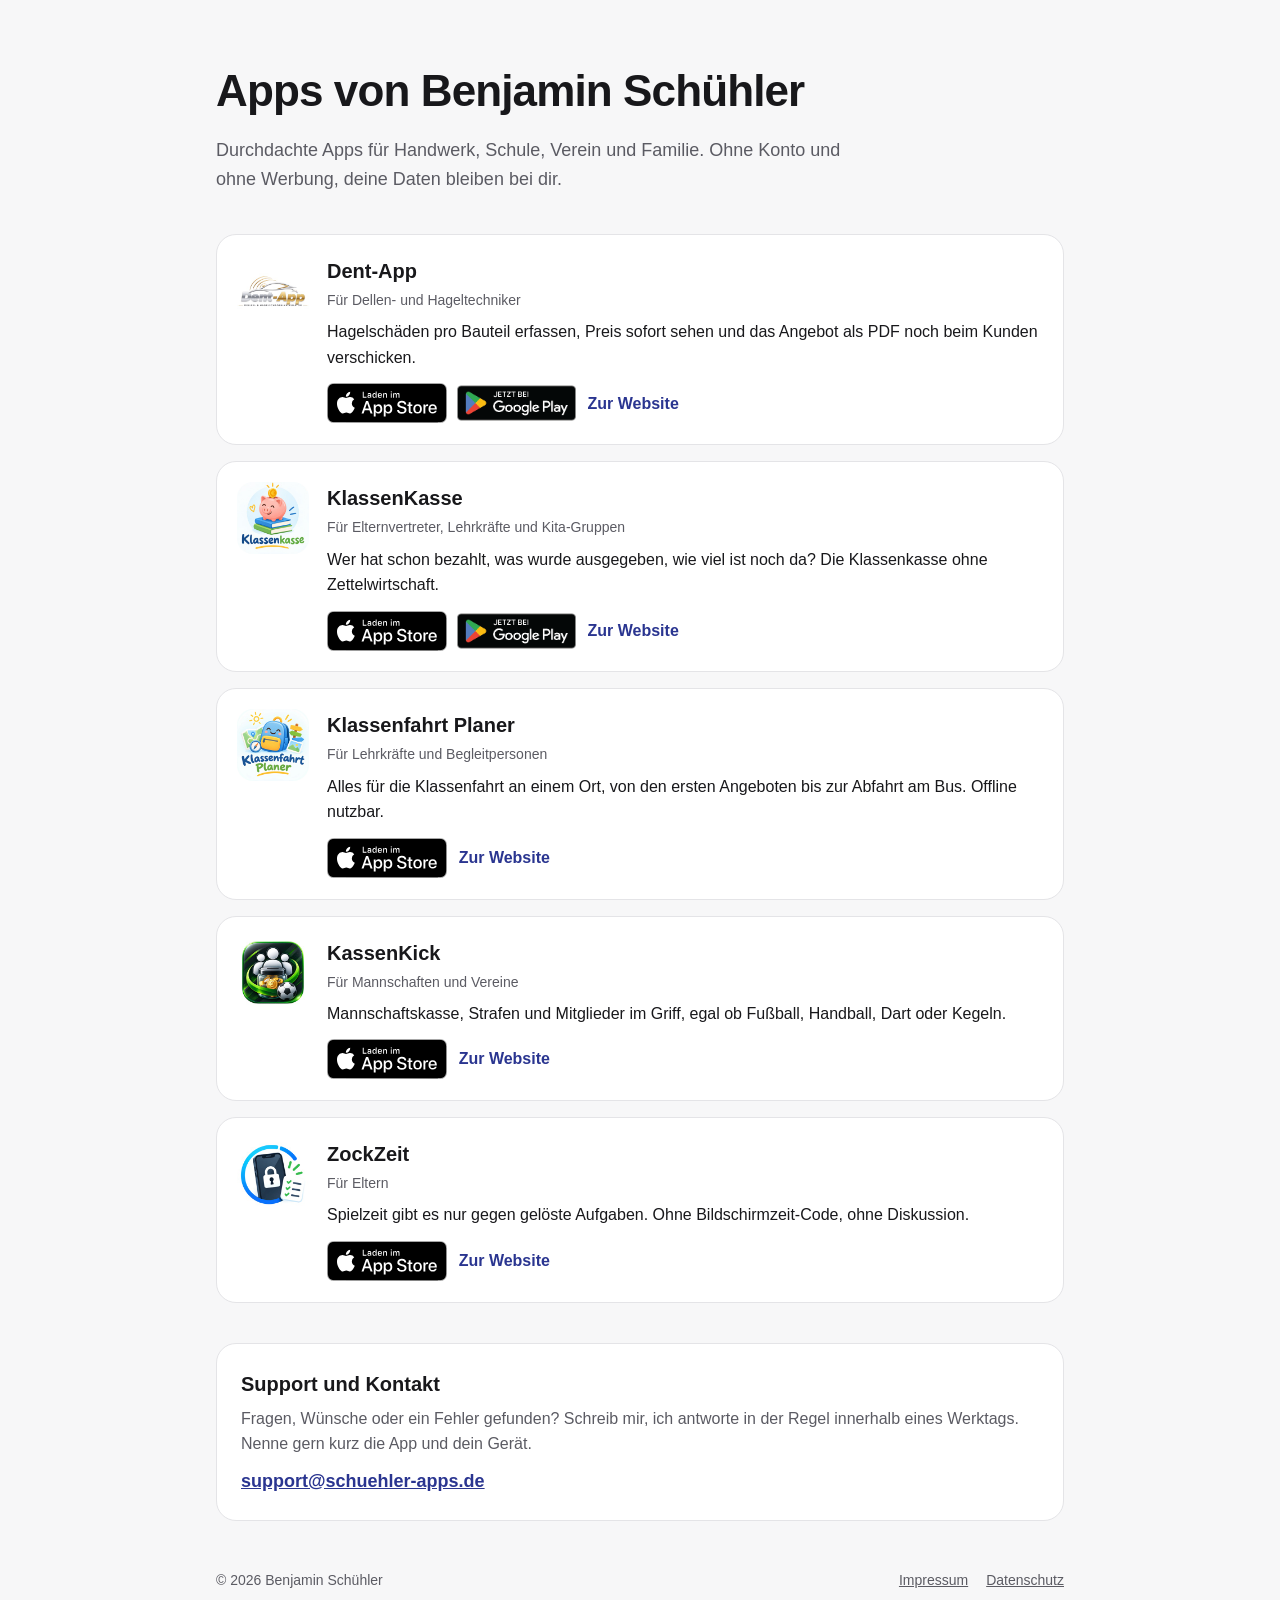
==== index.html @ 733c100c "Übersichtsseite schuehler-apps.de: alle Apps, zentraler Support, Impressum, Datenschutz Co-Authored-" ====
<!doctype html>
<html lang="de">
<head>
  <meta charset="utf-8">
  <meta name="viewport" content="width=device-width, initial-scale=1">
  <title>Apps von Benjamin Schühler</title>
  <meta name="description" content="Apps von Benjamin Schühler: Dent-App, KlassenKasse, Klassenfahrt Planer, KassenKick und ZockZeit. Ohne Konto, deine Daten bleiben bei dir.">
  <link rel="icon" href="assets/dent-app.jpg">
  <link rel="stylesheet" href="style.css">
</head>
<body>
  <main>
    <header class="top">
      <h1>Apps von Benjamin Schühler</h1>
      <p>Durchdachte Apps für Handwerk, Schule, Verein und Familie. Ohne Konto und ohne Werbung, deine Daten bleiben bei dir.</p>
    </header>

    <section class="apps" aria-label="Apps">
      <article class="app">
        <img class="icon" src="assets/dent-app.jpg" alt="" width="72" height="72">
        <div>
          <h2>Dent-App</h2>
          <div class="fuer">Für Dellen- und Hageltechniker</div>
          <p>Hagelschäden pro Bauteil erfassen, Preis sofort sehen und das Angebot als PDF noch beim Kunden verschicken.</p>
          <div class="links">
            <a href="https://apps.apple.com/de/app/id6809597661"><img src="assets/app-store-de.svg" alt="Laden im App Store" width="120" height="40"></a>
            <a href="https://play.google.com/store/apps/details?id=com.dentiq.app"><img src="assets/google-play-de.png" alt="Jetzt bei Google Play" width="135" height="46"></a>
            <a class="web" href="https://dent-app.de">Zur Website</a>
          </div>
        </div>
      </article>

      <article class="app">
        <img class="icon" src="assets/klassenkasse.jpg" alt="" width="72" height="72">
        <div>
          <h2>KlassenKasse</h2>
          <div class="fuer">Für Elternvertreter, Lehrkräfte und Kita-Gruppen</div>
          <p>Wer hat schon bezahlt, was wurde ausgegeben, wie viel ist noch da? Die Klassenkasse ohne Zettelwirtschaft.</p>
          <div class="links">
            <a href="https://apps.apple.com/de/app/id6815326031"><img src="assets/app-store-de.svg" alt="Laden im App Store" width="120" height="40"></a>
            <a href="https://play.google.com/store/apps/details?id=com.benjaminschuehler.klassenkasse"><img src="assets/google-play-de.png" alt="Jetzt bei Google Play" width="135" height="46"></a>
            <a class="web" href="https://bennikrafft-beep.github.io/KlassenKasse/">Zur Website</a>
          </div>
        </div>
      </article>

      <article class="app">
        <img class="icon" src="assets/klassenfahrt.jpg" alt="" width="72" height="72">
        <div>
          <h2>Klassenfahrt Planer</h2>
          <div class="fuer">Für Lehrkräfte und Begleitpersonen</div>
          <p>Alles für die Klassenfahrt an einem Ort, von den ersten Angeboten bis zur Abfahrt am Bus. Offline nutzbar.</p>
          <div class="links">
            <a href="https://apps.apple.com/de/app/id6821438487"><img src="assets/app-store-de.svg" alt="Laden im App Store" width="120" height="40"></a>
            <a class="web" href="https://bennikrafft-beep.github.io/Klassenfahrt/">Zur Website</a>
          </div>
        </div>
      </article>

      <article class="app">
        <img class="icon" src="assets/kassenkick.jpg" alt="" width="72" height="72">
        <div>
          <h2>KassenKick</h2>
          <div class="fuer">Für Mannschaften und Vereine</div>
          <p>Mannschaftskasse, Strafen und Mitglieder im Griff, egal ob Fußball, Handball, Dart oder Kegeln.</p>
          <div class="links">
            <a href="https://apps.apple.com/de/app/id6809922341"><img src="assets/app-store-de.svg" alt="Laden im App Store" width="120" height="40"></a>
            <a class="web" href="https://bennikrafft-beep.github.io/KassenKick/">Zur Website</a>
          </div>
        </div>
      </article>

      <article class="app">
        <img class="icon" src="assets/zockzeit.jpg" alt="" width="72" height="72">
        <div>
          <h2>ZockZeit</h2>
          <div class="fuer">Für Eltern</div>
          <p>Spielzeit gibt es nur gegen gelöste Aufgaben. Ohne Bildschirmzeit-Code, ohne Diskussion.</p>
          <div class="links">
            <a href="https://apps.apple.com/de/app/id6824279744"><img src="assets/app-store-de.svg" alt="Laden im App Store" width="120" height="40"></a>
            <a class="web" href="https://bennikrafft-beep.github.io/ZockZeit/">Zur Website</a>
          </div>
        </div>
      </article>
    </section>

    <section class="kontakt" id="support">
      <h2>Support und Kontakt</h2>
      <p>Fragen, Wünsche oder ein Fehler gefunden? Schreib mir, ich antworte in der Regel innerhalb eines Werktags. Nenne gern kurz die App und dein Gerät.</p>
      <a class="mail" href="mailto:support@schuehler-apps.de">support@schuehler-apps.de</a>
    </section>
  </main>

  <footer>
    <span>&copy; 2026 Benjamin Schühler</span>
    <nav aria-label="Rechtliches">
      <a href="impressum.html">Impressum</a>
      <a href="datenschutz.html">Datenschutz</a>
    </nav>
  </footer>
</body>
</html>
---- style.css ----
:root {
  --bg: #f7f7f8; --card: #ffffff; --text: #18181b; --muted: #5b5b63; --line: #e4e4e7; --accent: #2a3590;
}
@media (prefers-color-scheme: dark) {
  :root { --bg: #0d0d10; --card: #18181c; --text: #f2f2f3; --muted: #a1a1aa; --line: #2a2a30; --accent: #9aa4ff; }
}
* { box-sizing: border-box; }
body { margin: 0; background: var(--bg); color: var(--text); line-height: 1.6;
  font-family: -apple-system, BlinkMacSystemFont, "Segoe UI", Roboto, Helvetica, Arial, sans-serif; }
a { color: var(--accent); }
main { max-width: 880px; margin: 0 auto; padding: 56px 16px 40px; }
header.top h1 { font-size: clamp(30px, 6vw, 44px); letter-spacing: -0.02em; margin: 0 0 10px; }
header.top p { color: var(--muted); font-size: 18px; margin: 0; max-width: 640px; }
.apps { display: grid; gap: 16px; margin-top: 40px; }
.app { display: grid; grid-template-columns: 72px 1fr; gap: 18px; align-items: start;
  background: var(--card); border: 1px solid var(--line); border-radius: 20px; padding: 20px; }
.app img.icon { width: 72px; height: 72px; border-radius: 16px; display: block; }
.app h2 { margin: 0; font-size: 20px; }
.app .fuer { color: var(--muted); font-size: 14px; margin: 2px 0 8px; }
.app p { margin: 0 0 12px; }
.links { display: flex; flex-wrap: wrap; gap: 10px; align-items: center; }
.links img { height: 40px; width: auto; display: block; }
.links img[src*="google-play"] { height: 46px; margin: -3px 0; }
.links a.web { font-weight: 600; text-decoration: none; padding: 8px 2px; }
.kontakt { margin-top: 40px; background: var(--card); border: 1px solid var(--line); border-radius: 20px; padding: 24px; }
.kontakt h2 { margin: 0 0 6px; font-size: 20px; }
.kontakt p { margin: 0; color: var(--muted); }
.kontakt a.mail { display: inline-block; margin-top: 10px; font-size: 18px; font-weight: 600; }
footer { max-width: 880px; margin: 0 auto; padding: 8px 16px 48px; color: var(--muted); font-size: 14px;
  display: flex; flex-wrap: wrap; gap: 8px 20px; justify-content: space-between; }
footer nav { display: flex; gap: 18px; }
footer a { color: var(--muted); }
.text { max-width: 720px; }
.text h1 { letter-spacing: -0.02em; }
.text h2 { font-size: 19px; margin-top: 32px; }
.muted { color: var(--muted); }
@media (max-width: 480px) {
  .app { grid-template-columns: 56px 1fr; gap: 14px; padding: 16px; }
  .app img.icon { width: 56px; height: 56px; border-radius: 13px; }
}
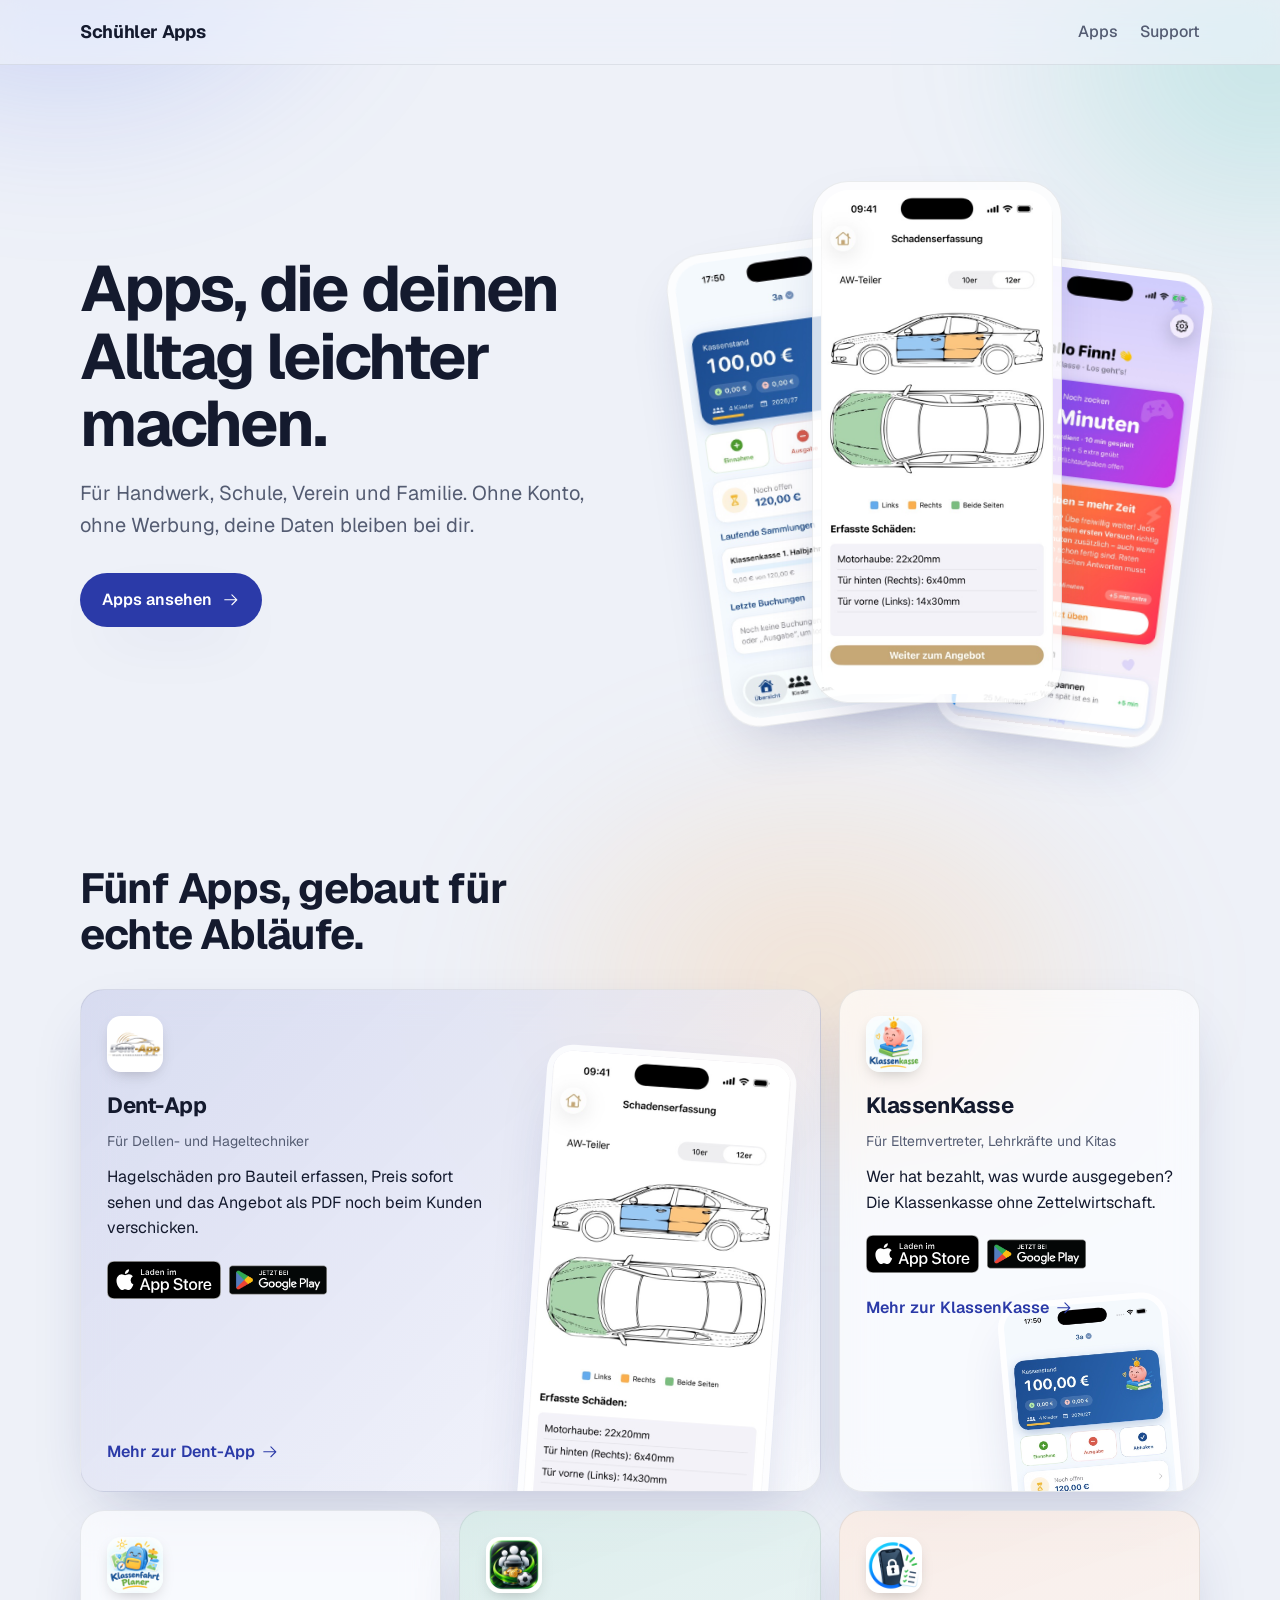
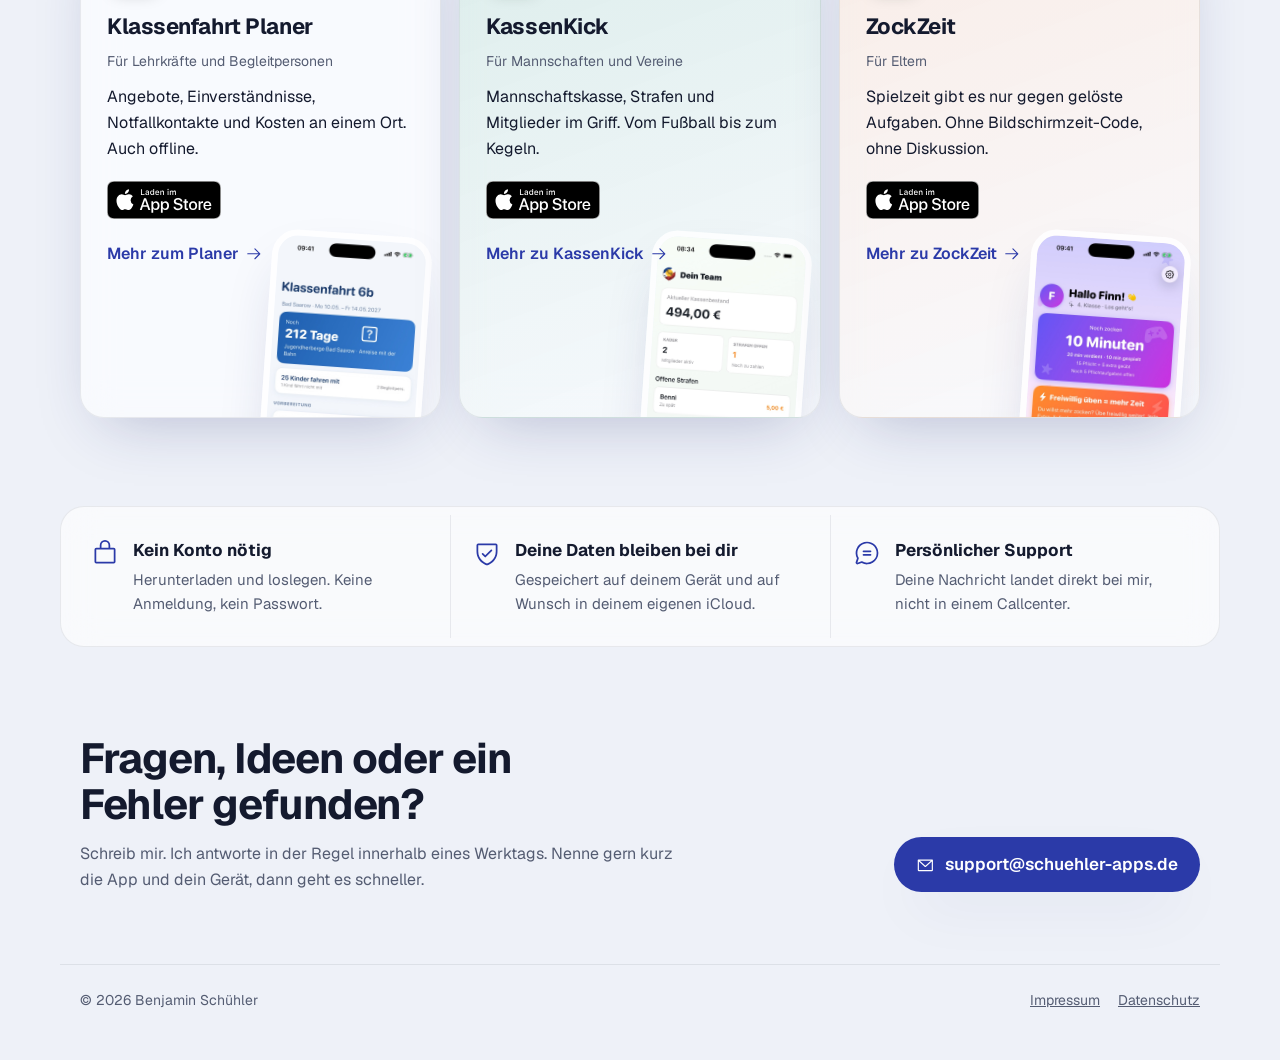
==== commit 416d491d: "Übersichtsseite neu gestaltet: Hintergrund mit Farbverlauf, Bento-Kacheln mit echten Screenshots, Ei" ====
--- a/index.html
+++ b/index.html
@@ -4,99 +4,164 @@
   <meta charset="utf-8">
   <meta name="viewport" content="width=device-width, initial-scale=1">
   <title>Apps von Benjamin Schühler</title>
-  <meta name="description" content="Apps von Benjamin Schühler: Dent-App, KlassenKasse, Klassenfahrt Planer, KassenKick und ZockZeit. Ohne Konto, deine Daten bleiben bei dir.">
+  <meta name="description" content="Apps für Handwerk, Schule, Verein und Familie: Dent-App, KlassenKasse, Klassenfahrt Planer, KassenKick und ZockZeit. Ohne Konto, deine Daten bleiben bei dir.">
+  <meta name="theme-color" content="#eef1f8">
   <link rel="icon" href="assets/dent-app.jpg">
+  <link rel="preload" href="assets/fonts/Geist-Variable.woff2" as="font" type="font/woff2" crossorigin>
   <link rel="stylesheet" href="style.css">
 </head>
 <body>
+  <div class="aurora" aria-hidden="true"></div>
+
+  <header class="nav">
+    <div class="wrap nav-inner">
+      <a class="brand" href="./">Schühler Apps</a>
+      <nav aria-label="Hauptnavigation">
+        <a href="#apps">Apps</a>
+        <a href="#support">Support</a>
+      </nav>
+    </div>
+  </header>
+
   <main>
-    <header class="top">
-      <h1>Apps von Benjamin Schühler</h1>
-      <p>Durchdachte Apps für Handwerk, Schule, Verein und Familie. Ohne Konto und ohne Werbung, deine Daten bleiben bei dir.</p>
-    </header>
-
-    <section class="apps" aria-label="Apps">
-      <article class="app">
-        <img class="icon" src="assets/dent-app.jpg" alt="" width="72" height="72">
-        <div>
-          <h2>Dent-App</h2>
-          <div class="fuer">Für Dellen- und Hageltechniker</div>
-          <p>Hagelschäden pro Bauteil erfassen, Preis sofort sehen und das Angebot als PDF noch beim Kunden verschicken.</p>
-          <div class="links">
-            <a href="https://apps.apple.com/de/app/id6809597661"><img src="assets/app-store-de.svg" alt="Laden im App Store" width="120" height="40"></a>
-            <a href="https://play.google.com/store/apps/details?id=com.dentiq.app"><img src="assets/google-play-de.png" alt="Jetzt bei Google Play" width="135" height="46"></a>
-            <a class="web" href="https://dent-app.de">Zur Website</a>
-          </div>
-        </div>
-      </article>
-
-      <article class="app">
-        <img class="icon" src="assets/klassenkasse.jpg" alt="" width="72" height="72">
-        <div>
-          <h2>KlassenKasse</h2>
-          <div class="fuer">Für Elternvertreter, Lehrkräfte und Kita-Gruppen</div>
-          <p>Wer hat schon bezahlt, was wurde ausgegeben, wie viel ist noch da? Die Klassenkasse ohne Zettelwirtschaft.</p>
-          <div class="links">
-            <a href="https://apps.apple.com/de/app/id6815326031"><img src="assets/app-store-de.svg" alt="Laden im App Store" width="120" height="40"></a>
-            <a href="https://play.google.com/store/apps/details?id=com.benjaminschuehler.klassenkasse"><img src="assets/google-play-de.png" alt="Jetzt bei Google Play" width="135" height="46"></a>
-            <a class="web" href="https://bennikrafft-beep.github.io/KlassenKasse/">Zur Website</a>
-          </div>
-        </div>
-      </article>
-
-      <article class="app">
-        <img class="icon" src="assets/klassenfahrt.jpg" alt="" width="72" height="72">
-        <div>
-          <h2>Klassenfahrt Planer</h2>
-          <div class="fuer">Für Lehrkräfte und Begleitpersonen</div>
-          <p>Alles für die Klassenfahrt an einem Ort, von den ersten Angeboten bis zur Abfahrt am Bus. Offline nutzbar.</p>
-          <div class="links">
-            <a href="https://apps.apple.com/de/app/id6821438487"><img src="assets/app-store-de.svg" alt="Laden im App Store" width="120" height="40"></a>
-            <a class="web" href="https://bennikrafft-beep.github.io/Klassenfahrt/">Zur Website</a>
-          </div>
-        </div>
-      </article>
-
-      <article class="app">
-        <img class="icon" src="assets/kassenkick.jpg" alt="" width="72" height="72">
-        <div>
-          <h2>KassenKick</h2>
-          <div class="fuer">Für Mannschaften und Vereine</div>
-          <p>Mannschaftskasse, Strafen und Mitglieder im Griff, egal ob Fußball, Handball, Dart oder Kegeln.</p>
-          <div class="links">
-            <a href="https://apps.apple.com/de/app/id6809922341"><img src="assets/app-store-de.svg" alt="Laden im App Store" width="120" height="40"></a>
-            <a class="web" href="https://bennikrafft-beep.github.io/KassenKick/">Zur Website</a>
-          </div>
-        </div>
-      </article>
-
-      <article class="app">
-        <img class="icon" src="assets/zockzeit.jpg" alt="" width="72" height="72">
-        <div>
-          <h2>ZockZeit</h2>
-          <div class="fuer">Für Eltern</div>
-          <p>Spielzeit gibt es nur gegen gelöste Aufgaben. Ohne Bildschirmzeit-Code, ohne Diskussion.</p>
-          <div class="links">
-            <a href="https://apps.apple.com/de/app/id6824279744"><img src="assets/app-store-de.svg" alt="Laden im App Store" width="120" height="40"></a>
-            <a class="web" href="https://bennikrafft-beep.github.io/ZockZeit/">Zur Website</a>
-          </div>
-        </div>
-      </article>
+    <section class="hero wrap">
+      <div class="hero-text">
+        <h1>Apps, die deinen Alltag leichter machen.</h1>
+        <p class="lead">Für Handwerk, Schule, Verein und Familie. Ohne Konto, ohne Werbung, deine Daten bleiben bei dir.</p>
+        <a class="btn" href="#apps">Apps ansehen <span class="icon"><svg aria-hidden="true" focusable="false" xmlns="http://www.w3.org/2000/svg" viewBox="0 0 256 256" fill="currentColor"><path d="M221.66,133.66l-72,72a8,8,0,0,1-11.32-11.32L196.69,136H40a8,8,0,0,1,0-16H196.69L138.34,61.66a8,8,0,0,1,11.32-11.32l72,72A8,8,0,0,1,221.66,133.66Z"/></svg></span></a>
+      </div>
+      <div class="hero-phones" aria-hidden="true">
+        <figure class="phone p-back"><img src="assets/screens/klassenkasse.jpg" alt="" width="600" height="1299"></figure>
+        <figure class="phone p-front"><img src="assets/screens/dent-app.jpg" alt="" width="552" height="1200"></figure>
+        <figure class="phone p-side"><img src="assets/screens/zockzeit.jpg" alt="" width="600" height="1304"></figure>
+      </div>
     </section>
 
-    <section class="kontakt" id="support">
-      <h2>Support und Kontakt</h2>
-      <p>Fragen, Wünsche oder ein Fehler gefunden? Schreib mir, ich antworte in der Regel innerhalb eines Werktags. Nenne gern kurz die App und dein Gerät.</p>
-      <a class="mail" href="mailto:support@schuehler-apps.de">support@schuehler-apps.de</a>
+    <section class="apps wrap" id="apps">
+      <h2 class="reveal">Fünf Apps, gebaut für echte Abläufe.</h2>
+
+      <div class="bento">
+        <article class="cell c-dent reveal">
+          <div class="cell-text">
+            <img class="app-icon" src="assets/dent-app.jpg" alt="" width="64" height="64">
+            <h3>Dent-App</h3>
+            <p class="fuer">Für Dellen- und Hageltechniker</p>
+            <p>Hagelschäden pro Bauteil erfassen, Preis sofort sehen und das Angebot als PDF noch beim Kunden verschicken.</p>
+            <div class="links">
+              <a href="https://apps.apple.com/de/app/id6809597661"><img src="assets/app-store-de.svg" alt="Laden im App Store" width="120" height="40"></a>
+              <a href="https://play.google.com/store/apps/details?id=com.dentiq.app"><img class="gp" src="assets/google-play-de.png" alt="Jetzt bei Google Play" width="135" height="40"></a>
+            </div>
+            <a class="more" href="https://dent-app.de">Mehr zur Dent-App <span class="icon"><svg aria-hidden="true" focusable="false" xmlns="http://www.w3.org/2000/svg" viewBox="0 0 256 256" fill="currentColor"><path d="M221.66,133.66l-72,72a8,8,0,0,1-11.32-11.32L196.69,136H40a8,8,0,0,1,0-16H196.69L138.34,61.66a8,8,0,0,1,11.32-11.32l72,72A8,8,0,0,1,221.66,133.66Z"/></svg></span></a>
+          </div>
+          <img class="shot" src="assets/screens/dent-app.jpg" alt="Dent-App: Schadenserfassung mit farbig markierten Bauteilen" width="552" height="1200" loading="lazy">
+        </article>
+
+        <article class="cell c-kasse reveal">
+          <div class="cell-text">
+            <img class="app-icon" src="assets/klassenkasse.jpg" alt="" width="64" height="64">
+            <h3>KlassenKasse</h3>
+            <p class="fuer">Für Elternvertreter, Lehrkräfte und Kitas</p>
+            <p>Wer hat bezahlt, was wurde ausgegeben? Die Klassenkasse ohne Zettelwirtschaft.</p>
+            <div class="links">
+              <a href="https://apps.apple.com/de/app/id6815326031"><img src="assets/app-store-de.svg" alt="Laden im App Store" width="120" height="40"></a>
+              <a href="https://play.google.com/store/apps/details?id=com.benjaminschuehler.klassenkasse"><img class="gp" src="assets/google-play-de.png" alt="Jetzt bei Google Play" width="135" height="40"></a>
+            </div>
+            <a class="more" href="https://bennikrafft-beep.github.io/KlassenKasse/">Mehr zur KlassenKasse <span class="icon"><svg aria-hidden="true" focusable="false" xmlns="http://www.w3.org/2000/svg" viewBox="0 0 256 256" fill="currentColor"><path d="M221.66,133.66l-72,72a8,8,0,0,1-11.32-11.32L196.69,136H40a8,8,0,0,1,0-16H196.69L138.34,61.66a8,8,0,0,1,11.32-11.32l72,72A8,8,0,0,1,221.66,133.66Z"/></svg></span></a>
+          </div>
+          <img class="shot" src="assets/screens/klassenkasse.jpg" alt="KlassenKasse: Kassenstand und offene Beträge" width="600" height="1299" loading="lazy">
+        </article>
+
+        <article class="cell c-fahrt reveal">
+          <div class="cell-text">
+            <img class="app-icon" src="assets/klassenfahrt.jpg" alt="" width="64" height="64">
+            <h3>Klassenfahrt Planer</h3>
+            <p class="fuer">Für Lehrkräfte und Begleitpersonen</p>
+            <p>Angebote, Einverständnisse, Notfallkontakte und Kosten an einem Ort. Auch offline.</p>
+            <div class="links">
+              <a href="https://apps.apple.com/de/app/id6821438487"><img src="assets/app-store-de.svg" alt="Laden im App Store" width="120" height="40"></a>
+            </div>
+            <a class="more" href="https://bennikrafft-beep.github.io/Klassenfahrt/">Mehr zum Planer <span class="icon"><svg aria-hidden="true" focusable="false" xmlns="http://www.w3.org/2000/svg" viewBox="0 0 256 256" fill="currentColor"><path d="M221.66,133.66l-72,72a8,8,0,0,1-11.32-11.32L196.69,136H40a8,8,0,0,1,0-16H196.69L138.34,61.66a8,8,0,0,1,11.32-11.32l72,72A8,8,0,0,1,221.66,133.66Z"/></svg></span></a>
+          </div>
+          <img class="shot" src="assets/screens/klassenfahrt.jpg" alt="Klassenfahrt Planer: Übersicht einer Fahrt mit Countdown" width="600" height="1304" loading="lazy">
+        </article>
+
+        <article class="cell c-kick reveal">
+          <div class="cell-text">
+            <img class="app-icon" src="assets/kassenkick.jpg" alt="" width="64" height="64">
+            <h3>KassenKick</h3>
+            <p class="fuer">Für Mannschaften und Vereine</p>
+            <p>Mannschaftskasse, Strafen und Mitglieder im Griff. Vom Fußball bis zum Kegeln.</p>
+            <div class="links">
+              <a href="https://apps.apple.com/de/app/id6809922341"><img src="assets/app-store-de.svg" alt="Laden im App Store" width="120" height="40"></a>
+            </div>
+            <a class="more" href="https://bennikrafft-beep.github.io/KassenKick/">Mehr zu KassenKick <span class="icon"><svg aria-hidden="true" focusable="false" xmlns="http://www.w3.org/2000/svg" viewBox="0 0 256 256" fill="currentColor"><path d="M221.66,133.66l-72,72a8,8,0,0,1-11.32-11.32L196.69,136H40a8,8,0,0,1,0-16H196.69L138.34,61.66a8,8,0,0,1,11.32-11.32l72,72A8,8,0,0,1,221.66,133.66Z"/></svg></span></a>
+          </div>
+          <img class="shot" src="assets/screens/kassenkick.jpg" alt="KassenKick: Kassenstand, Strafen und Beiträge des Teams" width="600" height="1299" loading="lazy">
+        </article>
+
+        <article class="cell c-zock reveal">
+          <div class="cell-text">
+            <img class="app-icon" src="assets/zockzeit.jpg" alt="" width="64" height="64">
+            <h3>ZockZeit</h3>
+            <p class="fuer">Für Eltern</p>
+            <p>Spielzeit gibt es nur gegen gelöste Aufgaben. Ohne Bildschirmzeit-Code, ohne Diskussion.</p>
+            <div class="links">
+              <a href="https://apps.apple.com/de/app/id6824279744"><img src="assets/app-store-de.svg" alt="Laden im App Store" width="120" height="40"></a>
+            </div>
+            <a class="more" href="https://bennikrafft-beep.github.io/ZockZeit/">Mehr zu ZockZeit <span class="icon"><svg aria-hidden="true" focusable="false" xmlns="http://www.w3.org/2000/svg" viewBox="0 0 256 256" fill="currentColor"><path d="M221.66,133.66l-72,72a8,8,0,0,1-11.32-11.32L196.69,136H40a8,8,0,0,1,0-16H196.69L138.34,61.66a8,8,0,0,1,11.32-11.32l72,72A8,8,0,0,1,221.66,133.66Z"/></svg></span></a>
+          </div>
+          <img class="shot" src="assets/screens/zockzeit.jpg" alt="ZockZeit: Startbildschirm für das Kind mit verdienter Spielzeit" width="600" height="1304" loading="lazy">
+        </article>
+      </div>
+    </section>
+
+    <section class="werte wrap reveal" aria-label="So sind die Apps gebaut">
+      <div class="wert">
+        <span class="icon big"><svg aria-hidden="true" focusable="false" xmlns="http://www.w3.org/2000/svg" viewBox="0 0 256 256" fill="currentColor"><path d="M208,80H176V56a48,48,0,0,0-96,0V80H48A16,16,0,0,0,32,96V208a16,16,0,0,0,16,16H208a16,16,0,0,0,16-16V96A16,16,0,0,0,208,80ZM96,56a32,32,0,0,1,64,0V80H96ZM208,208H48V96H208V208Z"/></svg></span>
+        <div><h3>Kein Konto nötig</h3><p>Herunterladen und loslegen. Keine Anmeldung, kein Passwort.</p></div>
+      </div>
+      <div class="wert">
+        <span class="icon big"><svg aria-hidden="true" focusable="false" xmlns="http://www.w3.org/2000/svg" viewBox="0 0 256 256" fill="currentColor"><path d="M208,40H48A16,16,0,0,0,32,56v56c0,52.72,25.52,84.67,46.93,102.19,23.06,18.86,46,25.26,47,25.53a8,8,0,0,0,4.2,0c1-.27,23.91-6.67,47-25.53C198.48,196.67,224,164.72,224,112V56A16,16,0,0,0,208,40Zm0,72c0,37.07-13.66,67.16-40.6,89.42A129.3,129.3,0,0,1,128,223.62a128.25,128.25,0,0,1-38.92-21.81C61.82,179.51,48,149.3,48,112l0-56,160,0ZM82.34,141.66a8,8,0,0,1,11.32-11.32L112,148.69l50.34-50.35a8,8,0,0,1,11.32,11.32l-56,56a8,8,0,0,1-11.32,0Z"/></svg></span>
+        <div><h3>Deine Daten bleiben bei dir</h3><p>Gespeichert auf deinem Gerät und auf Wunsch in deinem eigenen iCloud.</p></div>
+      </div>
+      <div class="wert">
+        <span class="icon big"><svg aria-hidden="true" focusable="false" xmlns="http://www.w3.org/2000/svg" viewBox="0 0 256 256" fill="currentColor"><path d="M168,112a8,8,0,0,1-8,8H96a8,8,0,0,1,0-16h64A8,8,0,0,1,168,112Zm-8,24H96a8,8,0,0,0,0,16h64a8,8,0,0,0,0-16Zm72-8A104,104,0,0,1,79.12,219.82L45.07,231.17a16,16,0,0,1-20.24-20.24l11.35-34.05A104,104,0,1,1,232,128Zm-16,0A88,88,0,1,0,51.81,172.06a8,8,0,0,1,.66,6.54L40,216,77.4,203.53a7.85,7.85,0,0,1,2.53-.42,8,8,0,0,1,4,1.08A88,88,0,0,0,216,128Z"/></svg></span>
+        <div><h3>Persönlicher Support</h3><p>Deine Nachricht landet direkt bei mir, nicht in einem Callcenter.</p></div>
+      </div>
+    </section>
+
+    <section class="support wrap reveal" id="support">
+      <div>
+        <h2>Fragen, Ideen oder ein Fehler gefunden?</h2>
+        <p>Schreib mir. Ich antworte in der Regel innerhalb eines Werktags. Nenne gern kurz die App und dein Gerät, dann geht es schneller.</p>
+      </div>
+      <a class="btn btn-mail" href="mailto:support@schuehler-apps.de"><span class="icon"><svg aria-hidden="true" focusable="false" xmlns="http://www.w3.org/2000/svg" viewBox="0 0 256 256" fill="currentColor"><path d="M224,48H32a8,8,0,0,0-8,8V192a16,16,0,0,0,16,16H216a16,16,0,0,0,16-16V56A8,8,0,0,0,224,48ZM203.43,64,128,133.15,52.57,64ZM216,192H40V74.19l82.59,75.71a8,8,0,0,0,10.82,0L216,74.19V192Z"/></svg></span>support@schuehler-apps.de</a>
     </section>
   </main>
 
-  <footer>
+  <footer class="wrap">
     <span>&copy; 2026 Benjamin Schühler</span>
     <nav aria-label="Rechtliches">
       <a href="impressum.html">Impressum</a>
       <a href="datenschutz.html">Datenschutz</a>
     </nav>
   </footer>
+
+  <script>
+    // Einblenden beim Scrollen (ohne Scroll-Listener); bei reduzierter Bewegung sofort sichtbar
+    (function () {
+      var items = document.querySelectorAll('.reveal');
+      if (!('IntersectionObserver' in window) || matchMedia('(prefers-reduced-motion: reduce)').matches) {
+        items.forEach(function (el) { el.classList.add('in'); });
+        return;
+      }
+      var io = new IntersectionObserver(function (entries) {
+        entries.forEach(function (e) {
+          if (e.isIntersecting) { e.target.classList.add('in'); io.unobserve(e.target); }
+        });
+      }, { threshold: 0.15 });
+      items.forEach(function (el) { io.observe(el); });
+    })();
+  </script>
 </body>
 </html>
--- a/style.css
+++ b/style.css
@@ -1,40 +1,189 @@
+@font-face { font-family: "Geist"; src: url("assets/fonts/Geist-Variable.woff2") format("woff2"); font-weight: 100 900; font-display: swap; }
+
 :root {
-  --bg: #f7f7f8; --card: #ffffff; --text: #18181b; --muted: #5b5b63; --line: #e4e4e7; --accent: #2a3590;
+  --bg: #eef1f8;
+  --text: #141a2e;
+  --muted: #545c72;
+  --accent: #2b3aa8;
+  --accent-ink: #ffffff;
+  --glass: rgba(255, 255, 255, 0.62);
+  --glass-strong: rgba(255, 255, 255, 0.8);
+  --line: rgba(20, 26, 46, 0.08);
+  --shadow: 0 24px 60px -24px rgba(32, 44, 110, 0.28);
+  --a1: rgba(80, 110, 235, 0.32);
+  --a2: rgba(60, 190, 170, 0.26);
+  --a3: rgba(255, 186, 110, 0.28);
+  --radius: 24px;
 }
 @media (prefers-color-scheme: dark) {
-  :root { --bg: #0d0d10; --card: #18181c; --text: #f2f2f3; --muted: #a1a1aa; --line: #2a2a30; --accent: #9aa4ff; }
+  :root {
+    --bg: #0c1020;
+    --text: #eef0f7;
+    --muted: #a3a9bd;
+    --accent: #8f9cff;
+    --accent-ink: #0c1020;
+    --glass: rgba(26, 31, 54, 0.62);
+    --glass-strong: rgba(30, 36, 62, 0.86);
+    --line: rgba(255, 255, 255, 0.08);
+    --shadow: 0 24px 60px -24px rgba(0, 0, 0, 0.6);
+    --a1: rgba(70, 90, 230, 0.34);
+    --a2: rgba(40, 160, 145, 0.22);
+    --a3: rgba(220, 140, 70, 0.16);
+  }
 }
+
 * { box-sizing: border-box; }
-body { margin: 0; background: var(--bg); color: var(--text); line-height: 1.6;
-  font-family: -apple-system, BlinkMacSystemFont, "Segoe UI", Roboto, Helvetica, Arial, sans-serif; }
+html { scroll-behavior: smooth; }
+body {
+  margin: 0; background: var(--bg); color: var(--text);
+  font-family: "Geist", -apple-system, BlinkMacSystemFont, "Segoe UI", Roboto, sans-serif;
+  line-height: 1.6; -webkit-font-smoothing: antialiased; overflow-x: hidden;
+}
 a { color: var(--accent); }
-main { max-width: 880px; margin: 0 auto; padding: 56px 16px 40px; }
-header.top h1 { font-size: clamp(30px, 6vw, 44px); letter-spacing: -0.02em; margin: 0 0 10px; }
-header.top p { color: var(--muted); font-size: 18px; margin: 0; max-width: 640px; }
-.apps { display: grid; gap: 16px; margin-top: 40px; }
-.app { display: grid; grid-template-columns: 72px 1fr; gap: 18px; align-items: start;
-  background: var(--card); border: 1px solid var(--line); border-radius: 20px; padding: 20px; }
-.app img.icon { width: 72px; height: 72px; border-radius: 16px; display: block; }
-.app h2 { margin: 0; font-size: 20px; }
-.app .fuer { color: var(--muted); font-size: 14px; margin: 2px 0 8px; }
-.app p { margin: 0 0 12px; }
-.links { display: flex; flex-wrap: wrap; gap: 10px; align-items: center; }
-.links img { height: 40px; width: auto; display: block; }
-.links img[src*="google-play"] { height: 46px; margin: -3px 0; }
-.links a.web { font-weight: 600; text-decoration: none; padding: 8px 2px; }
-.kontakt { margin-top: 40px; background: var(--card); border: 1px solid var(--line); border-radius: 20px; padding: 24px; }
-.kontakt h2 { margin: 0 0 6px; font-size: 20px; }
-.kontakt p { margin: 0; color: var(--muted); }
-.kontakt a.mail { display: inline-block; margin-top: 10px; font-size: 18px; font-weight: 600; }
-footer { max-width: 880px; margin: 0 auto; padding: 8px 16px 48px; color: var(--muted); font-size: 14px;
-  display: flex; flex-wrap: wrap; gap: 8px 20px; justify-content: space-between; }
+img { display: block; max-width: 100%; height: auto; }
+.wrap { max-width: 1160px; margin: 0 auto; padding-left: 20px; padding-right: 20px; }
+.icon { display: inline-flex; width: 1.1em; height: 1.1em; vertical-align: -0.15em; }
+.icon svg { width: 100%; height: 100%; }
+
+/* Hintergrund: ruhige Farbflächen, die sich langsam verschieben */
+.aurora { position: fixed; inset: -20vmax; z-index: -1; pointer-events: none; filter: blur(60px);
+  background:
+    radial-gradient(38vmax 30vmax at 18% 12%, var(--a1), transparent 70%),
+    radial-gradient(34vmax 28vmax at 85% 22%, var(--a2), transparent 70%),
+    radial-gradient(40vmax 30vmax at 60% 88%, var(--a3), transparent 70%);
+}
+@media (prefers-reduced-motion: no-preference) {
+  .aurora { animation: drift 28s ease-in-out infinite alternate; }
+  @keyframes drift { to { transform: translate3d(3vmax, -2vmax, 0) rotate(6deg) scale(1.06); } }
+}
+
+/* Navigation */
+.nav { position: sticky; top: 0; z-index: 10; backdrop-filter: saturate(160%) blur(16px); -webkit-backdrop-filter: saturate(160%) blur(16px);
+  background: color-mix(in srgb, var(--bg) 70%, transparent); border-bottom: 1px solid var(--line); }
+.nav-inner { display: flex; align-items: center; justify-content: space-between; height: 64px; }
+.brand { font-weight: 700; letter-spacing: -0.02em; color: var(--text); text-decoration: none; font-size: 18px; }
+.nav nav { display: flex; gap: 22px; }
+.nav nav a { color: var(--muted); text-decoration: none; font-weight: 500; }
+.nav nav a:hover { color: var(--text); }
+
+/* Hero */
+.hero { display: grid; grid-template-columns: 1.05fr 1fr; gap: 40px; align-items: center; padding-top: 64px; padding-bottom: 72px; min-height: min(760px, calc(100dvh - 64px)); }
+.hero h1 { font-size: clamp(38px, 5.4vw, 64px); line-height: 1.05; letter-spacing: -0.035em; margin: 0 0 20px; max-width: 12ch; }
+.lead { font-size: clamp(17px, 1.6vw, 20px); color: var(--muted); max-width: 44ch; margin: 0 0 32px; }
+.btn { display: inline-flex; align-items: center; gap: 10px; background: var(--accent); color: var(--accent-ink); text-decoration: none;
+  font-weight: 600; padding: 14px 22px; border-radius: 999px; box-shadow: var(--shadow); transition: transform .3s cubic-bezier(.16,1,.3,1), box-shadow .3s; white-space: nowrap; }
+.btn:hover { transform: translateY(-2px); }
+.btn:active { transform: translateY(0) scale(.98); }
+
+.hero-phones { position: relative; height: 560px; }
+.phone { position: absolute; margin: 0; width: 230px; border-radius: 36px; padding: 8px; background: var(--glass-strong);
+  border: 1px solid var(--line); box-shadow: var(--shadow); }
+.phone img { border-radius: 28px; }
+.p-front { left: 50%; top: 20px; transform: translateX(-50%); z-index: 3; width: 250px; }
+.p-back { left: 4%; top: 80px; transform: rotate(-8deg); z-index: 2; }
+.p-side { right: 2%; top: 100px; transform: rotate(7deg); z-index: 1; }
+@media (prefers-reduced-motion: no-preference) {
+  .phone { animation: rise .9s cubic-bezier(.16,1,.3,1) both; }
+  .p-back { animation-delay: .12s; } .p-side { animation-delay: .22s; }
+  @keyframes rise { from { opacity: 0; translate: 0 40px; } to { opacity: 1; translate: 0 0; } }
+  .p-front img { animation: float 7s ease-in-out 1s infinite; }
+  @keyframes float { 50% { transform: translateY(-8px); } }
+}
+
+/* Apps */
+.apps { padding-top: 40px; padding-bottom: 48px; }
+.apps h2, .support h2 { font-size: clamp(28px, 3.4vw, 42px); letter-spacing: -0.03em; line-height: 1.1; margin: 0 0 32px; max-width: 18ch; }
+.bento { display: grid; grid-template-columns: repeat(6, 1fr); gap: 18px; }
+.cell { position: relative; overflow: hidden; border-radius: var(--radius); background: var(--glass); border: 1px solid var(--line);
+  backdrop-filter: blur(18px) saturate(150%); -webkit-backdrop-filter: blur(18px) saturate(150%);
+  box-shadow: var(--shadow); min-height: 380px; display: flex; transition: transform .4s cubic-bezier(.16,1,.3,1); }
+.cell:hover { transform: translateY(-4px); }
+.cell-text { position: relative; z-index: 2; padding: 26px; display: flex; flex-direction: column; gap: 6px; max-width: 58%; }
+.cell h3 { margin: 10px 0 0; font-size: 22px; letter-spacing: -0.02em; }
+.cell p { margin: 0; }
+.fuer { color: var(--muted); font-size: 14px; }
+.cell-text > p:not(.fuer) { margin-top: 6px; }
+.app-icon { width: 56px; height: 56px; border-radius: 14px; box-shadow: 0 6px 16px -6px rgba(0,0,0,.25); }
+.links { display: flex; flex-wrap: wrap; gap: 8px; margin-top: 14px; }
+.links img { height: 38px; width: auto; }
+.links img.gp { height: 38px; }
+.more { margin-top: auto; padding-top: 16px; font-weight: 600; text-decoration: none; display: inline-flex; align-items: center; gap: 6px; }
+.more:hover .icon { transform: translateX(3px); }
+.more .icon { transition: transform .25s; }
+.shot { position: absolute; z-index: 1; width: 210px; right: 22px; bottom: -70px; border-radius: 26px;
+  border: 6px solid var(--glass-strong); box-shadow: var(--shadow); transform: rotate(4deg); transition: transform .5s cubic-bezier(.16,1,.3,1); }
+.cell:hover .shot { transform: rotate(2deg) translateY(-10px); }
+
+.c-dent { grid-column: span 4; min-height: 440px; background: linear-gradient(135deg, color-mix(in srgb, var(--accent) 16%, var(--glass)), var(--glass)); }
+.c-dent .shot { width: 250px; right: 40px; bottom: -90px; }
+.c-kasse { grid-column: span 2; min-height: 440px; }
+.c-kasse .cell-text { max-width: 100%; padding-bottom: 170px; }
+.c-kasse .shot { width: 170px; right: 18px; bottom: -160px; transform: rotate(-5deg); }
+.c-fahrt, .c-kick, .c-zock { grid-column: span 2; }
+.c-fahrt .cell-text, .c-kick .cell-text, .c-zock .cell-text { max-width: 100%; padding-bottom: 150px; }
+.c-fahrt .shot, .c-kick .shot, .c-zock .shot { width: 160px; right: 18px; bottom: -150px; }
+.c-kick { background: linear-gradient(160deg, color-mix(in srgb, #2fa37a 14%, var(--glass)), var(--glass)); }
+.c-zock { background: linear-gradient(160deg, color-mix(in srgb, #ff9f5a 14%, var(--glass)), var(--glass)); }
+
+/* Werte: ein durchgehendes Band statt einzelner Karten */
+.werte { display: grid; grid-template-columns: repeat(3, 1fr); gap: 0; margin-top: 40px; margin-bottom: 40px; border-radius: var(--radius);
+  background: var(--glass); border: 1px solid var(--line); backdrop-filter: blur(18px); -webkit-backdrop-filter: blur(18px); padding: 8px; }
+.wert { display: flex; gap: 14px; padding: 22px; }
+.wert + .wert { border-left: 1px solid var(--line); }
+.wert h3 { margin: 0 0 4px; font-size: 17px; }
+.wert p { margin: 0; color: var(--muted); font-size: 15px; }
+.icon.big { width: 28px; height: 28px; flex: none; color: var(--accent); margin-top: 2px; }
+
+/* Support */
+.support { display: grid; grid-template-columns: 1.4fr auto; gap: 32px; align-items: end; padding-top: 48px; padding-bottom: 72px; }
+.support h2 { margin-bottom: 14px; }
+.support p { color: var(--muted); max-width: 54ch; margin: 0; }
+.btn-mail { font-size: 17px; }
+
+footer { display: flex; flex-wrap: wrap; gap: 8px 20px; justify-content: space-between; color: var(--muted); font-size: 14px;
+  padding-top: 24px; padding-bottom: 48px; border-top: 1px solid var(--line); }
 footer nav { display: flex; gap: 18px; }
 footer a { color: var(--muted); }
-.text { max-width: 720px; }
-.text h1 { letter-spacing: -0.02em; }
+
+/* Einblenden beim Scrollen */
+@media (prefers-reduced-motion: no-preference) {
+  .reveal { opacity: 0; transform: translateY(28px); transition: opacity .8s cubic-bezier(.16,1,.3,1), transform .8s cubic-bezier(.16,1,.3,1); }
+  .reveal.in { opacity: 1; transform: none; }
+  .bento .cell:nth-child(2) { transition-delay: .06s; }
+  .bento .cell:nth-child(3) { transition-delay: .1s; }
+  .bento .cell:nth-child(4) { transition-delay: .16s; }
+  .bento .cell:nth-child(5) { transition-delay: .22s; }
+}
+
+/* Unterseiten (Impressum, Datenschutz) */
+.text { max-width: 720px; padding-top: 48px; padding-bottom: 72px; }
+.text h1 { letter-spacing: -0.03em; }
 .text h2 { font-size: 19px; margin-top: 32px; }
 .muted { color: var(--muted); }
-@media (max-width: 480px) {
-  .app { grid-template-columns: 56px 1fr; gap: 14px; padding: 16px; }
-  .app img.icon { width: 56px; height: 56px; border-radius: 13px; }
+
+/* Tablet */
+@media (max-width: 960px) {
+  .hero { grid-template-columns: 1fr; padding-top: 40px; min-height: 0; }
+  .hero-phones { height: 440px; }
+  .phone { width: 180px; } .p-front { width: 200px; }
+  .c-dent, .c-kasse { grid-column: span 6; }
+  .c-fahrt, .c-kick, .c-zock { grid-column: span 3; }
+  .c-zock { grid-column: span 6; }
+  .c-kasse .cell-text { max-width: 60%; padding-bottom: 26px; }
+  .c-kasse .shot { right: 40px; bottom: -110px; }
+  .werte { grid-template-columns: 1fr; }
+  .wert + .wert { border-left: 0; border-top: 1px solid var(--line); }
+  .support { grid-template-columns: 1fr; align-items: start; }
 }
+/* Handy */
+@media (max-width: 600px) {
+  .wrap { padding-left: 16px; padding-right: 16px; }
+  .hero-phones { height: 360px; }
+  .phone { width: 140px; border-radius: 26px; padding: 6px; } .phone img { border-radius: 20px; }
+  .p-front { width: 160px; } .p-back { left: 0; } .p-side { right: 0; }
+  .bento { grid-template-columns: 1fr; }
+  .cell, .c-dent, .c-kasse, .c-fahrt, .c-kick, .c-zock { grid-column: auto; min-height: 0; }
+  .cell-text, .c-kasse .cell-text, .c-dent .cell-text { max-width: 100%; padding-bottom: 170px; }
+  .shot, .c-dent .shot, .c-kasse .shot, .c-fahrt .shot, .c-kick .shot, .c-zock .shot { width: 150px; right: 18px; bottom: -120px; transform: rotate(4deg); }
+  .btn-mail { font-size: 15px; white-space: normal; }
+}
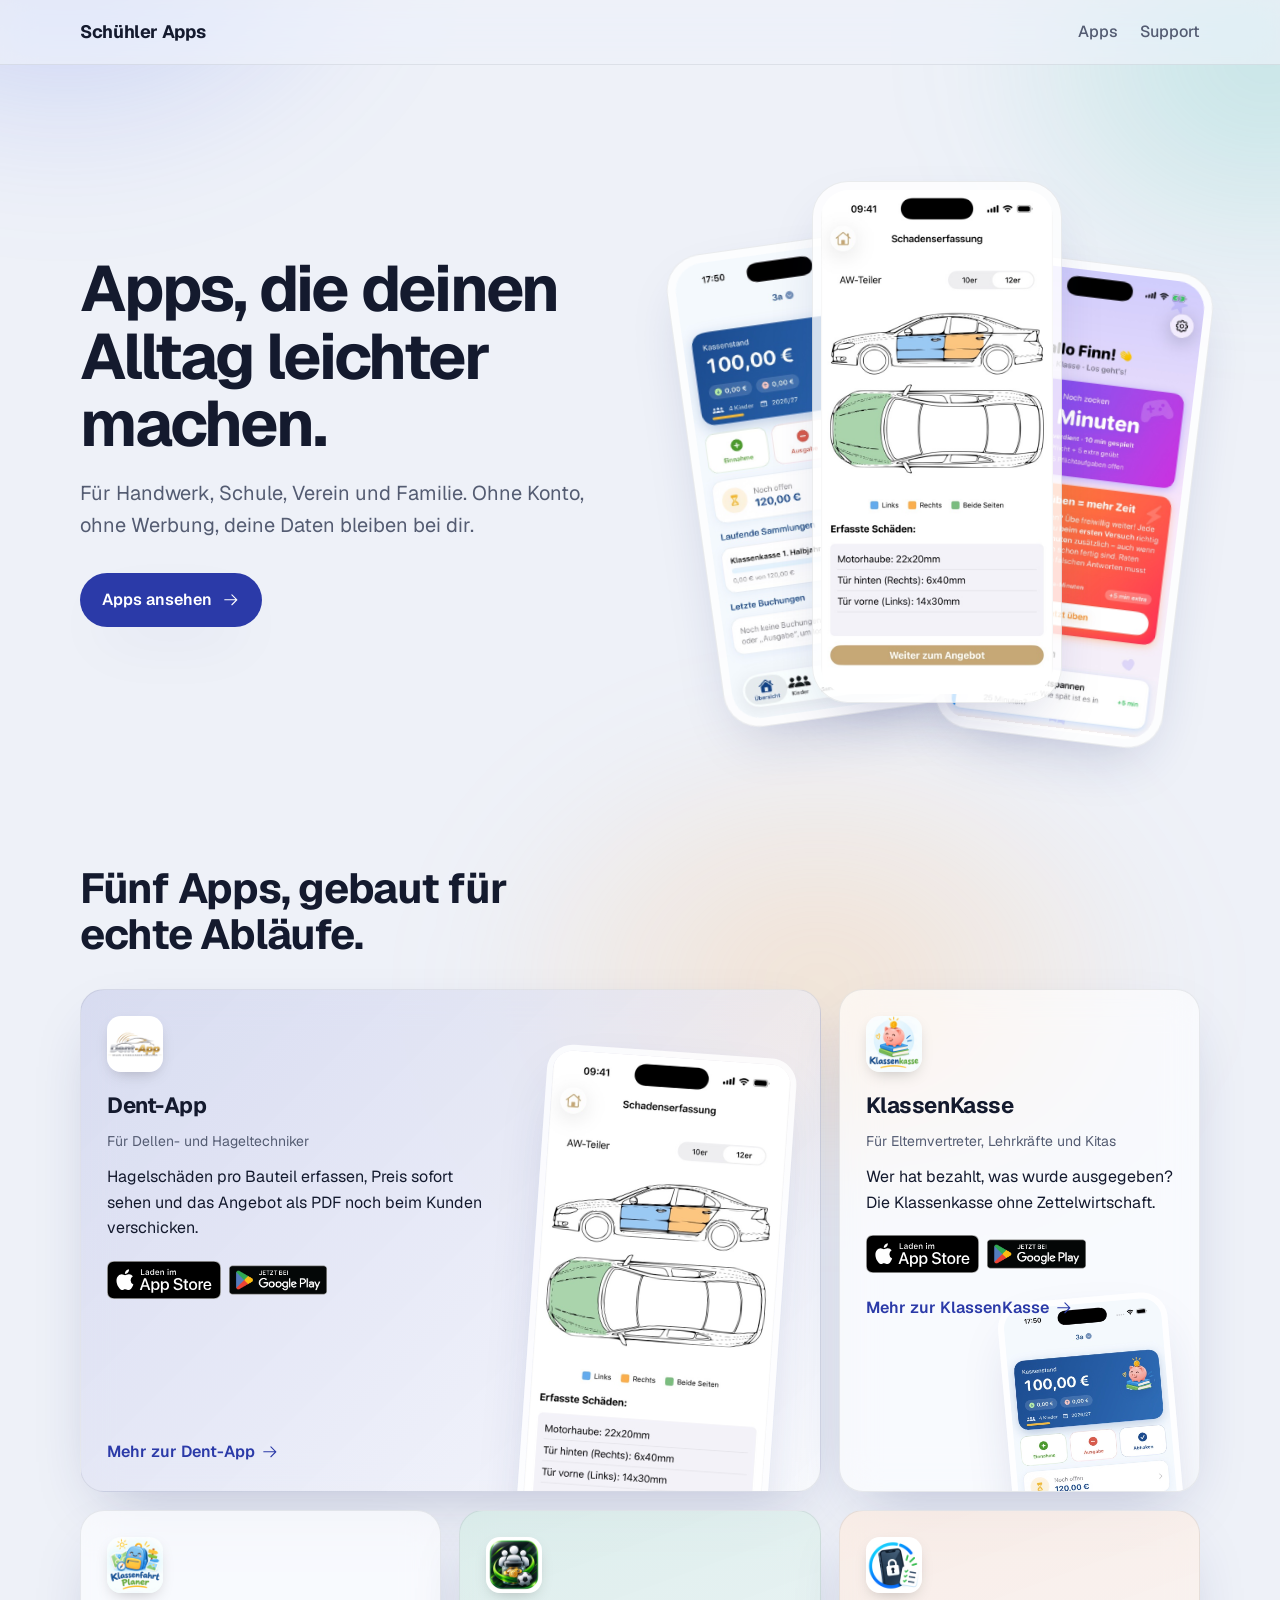
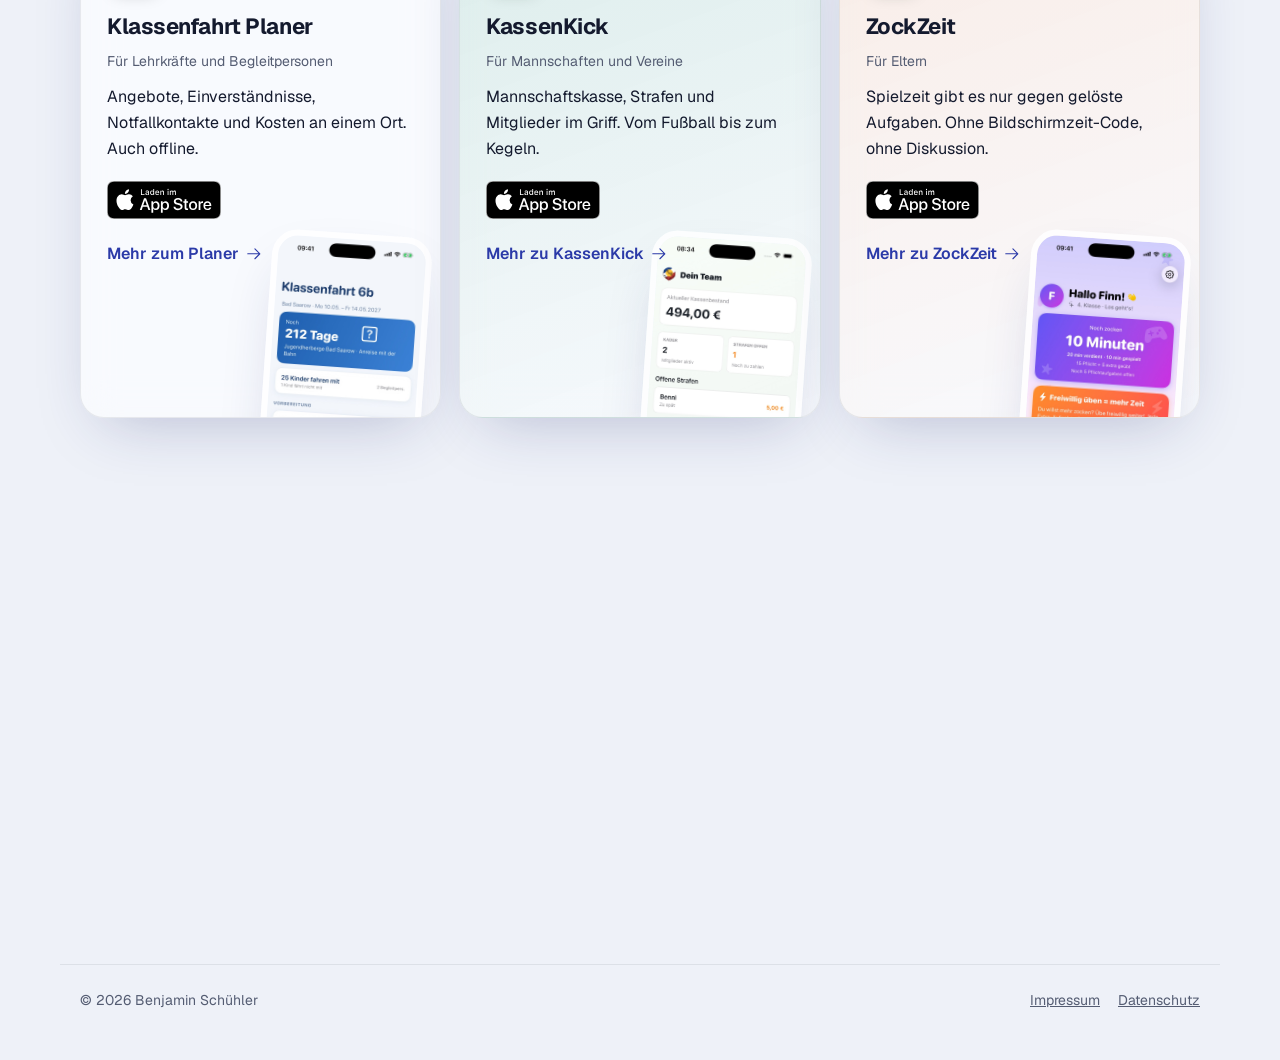
==== commit 91fd2c7f: "Versionsnummer an style.css, damit Änderungen sofort im Browser ankommen Co-Authored-By: Claude Opus" ====
--- a/index.html
+++ b/index.html
@@ -8,7 +8,7 @@
   <meta name="theme-color" content="#eef1f8">
   <link rel="icon" href="assets/dent-app.jpg">
   <link rel="preload" href="assets/fonts/Geist-Variable.woff2" as="font" type="font/woff2" crossorigin>
-  <link rel="stylesheet" href="style.css">
+  <link rel="stylesheet" href="style.css?v=987d6cf9">
 </head>
 <body>
   <div class="aurora" aria-hidden="true"></div>
@@ -108,7 +108,7 @@
             <div class="links">
               <a href="https://apps.apple.com/de/app/id6824279744"><img src="assets/app-store-de.svg" alt="Laden im App Store" width="120" height="40"></a>
             </div>
-            <a class="more" href="https://bennikrafft-beep.github.io/ZockZeit/">Mehr zu ZockZeit <span class="icon"><svg aria-hidden="true" focusable="false" xmlns="http://www.w3.org/2000/svg" viewBox="0 0 256 256" fill="currentColor"><path d="M221.66,133.66l-72,72a8,8,0,0,1-11.32-11.32L196.69,136H40a8,8,0,0,1,0-16H196.69L138.34,61.66a8,8,0,0,1,11.32-11.32l72,72A8,8,0,0,1,221.66,133.66Z"/></svg></span></a>
+            <a class="more" href="zockzeit">Mehr zu ZockZeit <span class="icon"><svg aria-hidden="true" focusable="false" xmlns="http://www.w3.org/2000/svg" viewBox="0 0 256 256" fill="currentColor"><path d="M221.66,133.66l-72,72a8,8,0,0,1-11.32-11.32L196.69,136H40a8,8,0,0,1,0-16H196.69L138.34,61.66a8,8,0,0,1,11.32-11.32l72,72A8,8,0,0,1,221.66,133.66Z"/></svg></span></a>
           </div>
           <img class="shot" src="assets/screens/zockzeit.jpg" alt="ZockZeit: Startbildschirm für das Kind mit verdienter Spielzeit" width="600" height="1304" loading="lazy">
         </article>
--- a/style.css
+++ b/style.css
@@ -187,3 +187,120 @@
   .shot, .c-dent .shot, .c-kasse .shot, .c-fahrt .shot, .c-kick .shot, .c-zock .shot { width: 150px; right: 18px; bottom: -120px; transform: rotate(4deg); }
   .btn-mail { font-size: 15px; white-space: normal; }
 }
+
+/* ZockZeit-Seite (zockzeit.html) */
+.zz .hero { min-height: 0; padding-bottom: 56px; }
+.zz .hero h1 { max-width: 11ch; }
+.zz-icon { width: 72px; height: 72px; border-radius: 18px; margin-bottom: 18px; }
+.zz-cta { display: flex; flex-wrap: wrap; align-items: center; gap: 18px 24px; }
+.zz-cta .more { margin: 0; padding: 0; }
+.zz-badge { height: 50px; width: auto; }
+.zz-klein { font-size: 15px; margin-top: 18px; max-width: 46ch; }
+.zz-block { padding-top: 40px; padding-bottom: 40px; scroll-margin-top: 72px; }
+.zz-h2 { font-size: clamp(28px, 3.4vw, 42px); letter-spacing: -0.03em; line-height: 1.1; margin: 0 0 16px; }
+.zz-block > .lead { margin-bottom: 28px; }
+.zz-nr { display: inline-flex; align-items: center; justify-content: center; width: 34px; height: 34px; border-radius: 50%;
+  background: linear-gradient(135deg, #5b62ee, #a24bdb); color: #fff; font-weight: 700; font-size: 16px; flex: none; }
+
+/* drei Karten nebeneinander, Bild unten im Rahmen */
+.zz-drei { display: grid; grid-template-columns: repeat(3, 1fr); gap: 18px; margin-top: 24px; }
+.zz-karte { flex-direction: column; padding: 24px 24px 0; min-height: 0; gap: 8px; }
+.zz-karte h3 { margin: 6px 0 0; font-size: 21px; letter-spacing: -0.02em; }
+.zz-karte p { margin: 0; color: var(--muted); }
+.zz-shot { width: 72%; max-width: 240px; margin: 18px auto -60px; border-radius: 26px; border: 6px solid var(--glass-strong);
+  box-shadow: var(--shadow); transition: transform .5s cubic-bezier(.16,1,.3,1); }
+.zz-karte { overflow: hidden; padding-bottom: 0; }
+.zz-karte:hover .zz-shot { transform: translateY(-8px); }
+.zz-liste { padding-bottom: 24px; }
+.zz-liste ul { margin: 6px 0 0; padding-left: 20px; color: var(--muted); }
+.zz-liste li { margin: 6px 0; color: var(--muted); }
+.zz-liste li strong { color: var(--text); }
+.zz-karte:nth-child(1) { background: linear-gradient(160deg, color-mix(in srgb, #5b62ee 14%, var(--glass)), var(--glass)); }
+.zz-karte:nth-child(2) { background: linear-gradient(160deg, color-mix(in srgb, #ff9f5a 14%, var(--glass)), var(--glass)); }
+.zz-karte:nth-child(3) { background: linear-gradient(160deg, color-mix(in srgb, #2fa37a 14%, var(--glass)), var(--glass)); }
+
+.zz-brauchst { margin: 0; }
+
+/* Einrichtung: Schritte mit Text links, Bildern rechts */
+.zz-schritte { list-style: none; margin: 0; padding: 0; display: grid; gap: 18px; counter-reset: none; }
+.zz-schritt { display: grid; grid-template-columns: 1fr auto; gap: 28px; align-items: center; padding: 28px; border-radius: var(--radius);
+  background: var(--glass); border: 1px solid var(--line); backdrop-filter: blur(18px) saturate(150%); -webkit-backdrop-filter: blur(18px) saturate(150%);
+  box-shadow: var(--shadow); }
+.zz-schritt:not(:has(.zz-bilder)) { grid-template-columns: 1fr; }
+.zz-text { max-width: 62ch; }
+.zz-text h3 { font-size: 22px; letter-spacing: -0.02em; margin: 12px 0 8px; }
+.zz-text p { margin: 0 0 10px; }
+.zz-text .muted { font-size: 15px; }
+.zz-wichtig { background: linear-gradient(160deg, color-mix(in srgb, #ff9f5a 16%, var(--glass)), var(--glass)); }
+.zz-bilder { display: flex; gap: 16px; }
+.zz-bilder figure { margin: 0; width: 190px; text-align: center; }
+.zz-bilder img { border-radius: 24px; border: 6px solid var(--glass-strong); box-shadow: var(--shadow); }
+.zz-bilder figcaption { font-size: 13px; color: var(--muted); margin-top: 10px; }
+
+/* Weg durch die Einstellungen, wie eine Reihe von Tipp-Zielen */
+.zz-pfad { display: flex; flex-wrap: wrap; align-items: center; gap: 6px; margin: 14px 0; }
+.zz-pfad span { background: var(--glass-strong); border: 1px solid var(--line); border-radius: 10px; padding: 6px 12px;
+  font-size: 15px; font-weight: 600; }
+.zz-pfad i { font-style: normal; color: var(--muted); }
+.zz-pfad span:last-child { background: var(--accent); color: var(--accent-ink); border-color: transparent; }
+
+.zz-fertig { display: flex; gap: 16px; padding: 26px; min-height: 0; margin-top: 18px;
+  background: linear-gradient(135deg, color-mix(in srgb, #2fa37a 18%, var(--glass)), var(--glass)); }
+.zz-fertig h3 { margin: 0 0 4px; font-size: 20px; }
+.zz-fertig p { margin: 0; color: var(--muted); }
+.zz-fertig .icon.big { color: #2fa37a; }
+
+/* Häufige Probleme */
+.zz-faq { display: block; padding: 8px 26px; min-height: 0; }
+.zz-faq details { border-top: 1px solid var(--line); padding: 16px 0; }
+.zz-faq details:first-child { border-top: 0; }
+.zz-faq summary { cursor: pointer; font-weight: 600; list-style: none; position: relative; padding-right: 32px; }
+.zz-faq summary::-webkit-details-marker { display: none; }
+.zz-faq summary::after { content: "+"; position: absolute; right: 4px; top: -2px; color: var(--accent); font-size: 1.4rem; }
+.zz-faq details[open] summary::after { content: "–"; }
+.zz-faq details p { margin: 10px 0 0; color: var(--muted); }
+.zz-mehr { margin-top: 16px; font-size: 15px; }
+
+@media (max-width: 960px) {
+  .zz-drei { grid-template-columns: 1fr 1fr; }
+  .zz-schritt { grid-template-columns: 1fr; }
+  .zz-bilder { justify-content: flex-start; }
+}
+@media (max-width: 600px) {
+  .zz-drei { grid-template-columns: 1fr; }
+  .zz-schritt { padding: 22px 18px; }
+  .zz-bilder { gap: 12px; }
+  .zz-bilder figure { width: calc(50% - 6px); max-width: 170px; }
+  .zz-bilder img { border-radius: 18px; border-width: 4px; }
+  .zz-shot { width: 62%; }
+  .zz-faq { padding: 4px 18px; }
+  .zz-pfad span { font-size: 14px; }
+}
+@media (max-width: 600px) {
+  .zz .brand { white-space: nowrap; }
+  .zz .nav nav { gap: 12px; }
+  .zz .nav nav a { white-space: nowrap; font-size: 14px; }
+}
+
+/* ZockZeit-Seite: Bilder kleiner (Handy-Bilder nur als Ausschnitt von oben) */
+.zz .hero-phones { height: 440px; }
+.zz .phone { width: 180px; border-radius: 30px; padding: 6px; }
+.zz .phone img { border-radius: 24px; }
+.zz .p-front { width: 200px; }
+.zz-shot { width: 160px; height: 230px; object-fit: cover; object-position: top; margin: 18px auto -6px;
+  border-radius: 22px 22px 0 0; border-width: 5px; border-bottom: 0; }
+.zz-bilder figure { width: 140px; }
+.zz-bilder img { border-radius: 18px; border-width: 4px; }
+@media (max-width: 960px) {
+  .zz .hero-phones { height: 360px; }
+  .zz .phone { width: 150px; } .zz .p-front { width: 165px; }
+}
+@media (max-width: 600px) {
+  .zz .hero { padding-bottom: 24px; }
+  .zz .hero-phones { height: 250px; }
+  .zz .phone { width: 105px; border-radius: 18px; padding: 4px; } .zz .phone img { border-radius: 14px; }
+  .zz .p-front { width: 120px; }
+  .zz-shot { width: 130px; height: 170px; }
+  .zz-bilder figure { width: 110px; max-width: none; }
+  .zz-bilder img { border-radius: 14px; border-width: 3px; }
+}
